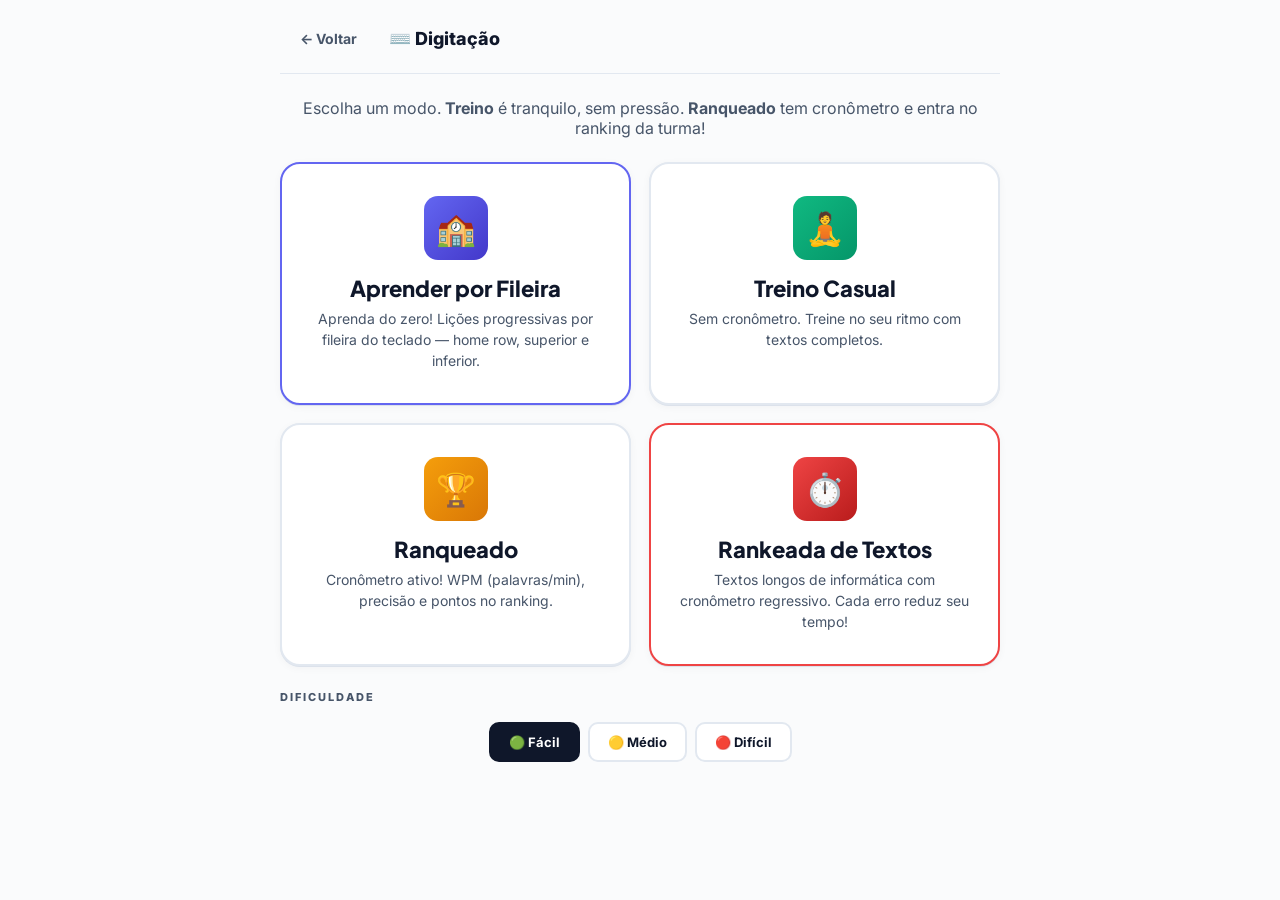
==== games/digitacao/digitacao.html @ ce41b6a3 "Modularize project: extract games to standalone pages - Created games/hacker-runner/ (html, css, js)" ====
<!DOCTYPE html>
<html lang="pt-BR">
<head>
  <meta charset="UTF-8">
  <meta name="viewport" content="width=device-width, initial-scale=1.0">
  <title>Digitação — Professor Lusca</title>
  <link rel="preconnect" href="https://fonts.googleapis.com">
  <link rel="preconnect" href="https://fonts.gstatic.com" crossorigin>
  <link href="https://fonts.googleapis.com/css2?family=Inter:wght@400;600;700;800&family=JetBrains+Mono:wght@400;700&family=Plus+Jakarta+Sans:wght@700;800;900&display=swap" rel="stylesheet">
  <link rel="stylesheet" href="digitacao.css">
</head>
<body>

<!-- ====================== MENU DIGITAÇÃO ====================== -->
<div class="dig-screen" id="screen-digitacao-menu">
  <div class="container-narrow">
    <div class="top-bar">
      <button class="btn ghost" onclick="voltarPlataforma()">← Voltar</button>
      <div class="top-bar-title">⌨️ Digitação</div>
    </div>

    <p style="text-align:center; color:var(--ink-soft); margin-bottom:24px; font-size:16px;">
      Escolha um modo. <strong>Treino</strong> é tranquilo, sem pressão. <strong>Ranqueado</strong> tem cronômetro e entra no ranking da turma!
    </p>

    <div class="dig-modos">
      <div class="dig-modo-card" style="border-color: #6366F1;" onclick="abrirFileiras()">
        <div class="dig-modo-icon" style="background: linear-gradient(135deg, #6366F1, #4338CA);">🏫</div>
        <div class="dig-modo-titulo">Aprender por Fileira</div>
        <div class="dig-modo-desc">Aprenda do zero! Lições progressivas por fileira do teclado — home row, superior e inferior.</div>
      </div>
      <div class="dig-modo-card treino" onclick="iniciarDigitacao('treino')">
        <div class="dig-modo-icon">🧘</div>
        <div class="dig-modo-titulo">Treino Casual</div>
        <div class="dig-modo-desc">Sem cronômetro. Treine no seu ritmo com textos completos.</div>
      </div>
      <div class="dig-modo-card ranqueado" onclick="iniciarDigitacao('ranqueado')">
        <div class="dig-modo-icon">🏆</div>
        <div class="dig-modo-titulo">Ranqueado</div>
        <div class="dig-modo-desc">Cronômetro ativo! WPM (palavras/min), precisão e pontos no ranking.</div>
      </div>
      <div class="dig-modo-card" style="border-color:#EF4444;" onclick="abrirMenuRankeada()">
        <div class="dig-modo-icon" style="background:linear-gradient(135deg,#EF4444,#B91C1C);">⏱️</div>
        <div class="dig-modo-titulo">Rankeada de Textos</div>
        <div class="dig-modo-desc">Textos longos de informática com cronômetro regressivo. Cada erro reduz seu tempo!</div>
      </div>
    </div>

    <div class="section-titulo" style="margin-top:20px;">DIFICULDADE</div>
    <div class="dig-nivel-selector" id="digNivelSelector">
      <button class="dig-nivel-btn active" onclick="setDifDig('facil', this)">🟢 Fácil</button>
      <button class="dig-nivel-btn" onclick="setDifDig('medio', this)">🟡 Médio</button>
      <button class="dig-nivel-btn" onclick="setDifDig('dificil', this)">🔴 Difícil</button>
    </div>

    <div id="digHistorico" style="margin-top:32px;"></div>
  </div>
</div>

<!-- ====================== RANKEADA DE TEXTOS — MENU ====================== -->
<div class="dig-screen" id="screen-digitacao-rankeada-menu">
  <div class="container-narrow">
    <div class="top-bar">
      <button class="btn ghost" onclick="abrirMenuDigitacao()">← Voltar</button>
      <div class="top-bar-title">⏱️ Rankeada de Textos</div>
    </div>
    <div id="rankeadaMenuContent"></div>
  </div>
</div>

<!-- ====================== RANKEADA DE TEXTOS — JOGO ====================== -->
<div class="dig-screen" id="screen-digitacao-rankeada">
  <div class="container">
    <div class="top-bar">
      <button class="btn ghost" onclick="sairRankeada()">← Sair</button>
      <div class="top-bar-title" id="rankeadaTopTitle"></div>
    </div>

    <div style="background:var(--bg-2);border-radius:16px;padding:16px 22px;box-shadow:var(--shadow-sm);border:1px solid var(--line);margin-bottom:14px;">
      <div style="display:grid;grid-template-columns:auto 1fr auto auto;gap:16px;align-items:center;margin-bottom:12px;">
        <div style="text-align:center;">
          <div id="rankeadaTimer" style="font-size:36px;font-weight:900;line-height:1;transition:color 0.3s,transform 0.2s;">3:00</div>
          <div style="font-size:10px;font-weight:800;letter-spacing:1.5px;color:var(--ink-soft);">TEMPO</div>
        </div>
        <div style="font-size:12px;color:var(--ink-soft);text-align:center;">⚠️ Cada erro de digitação reduz o tempo!</div>
        <div class="dig-stat"><div class="dig-stat-val" id="rankeadaWpm">0</div><div class="dig-stat-label">WPM</div></div>
        <div class="dig-stat"><div class="dig-stat-val" id="rankeadaProgresso">0%</div><div class="dig-stat-label">PROGRESSO</div></div>
      </div>
      <div style="display:flex;align-items:center;gap:10px;">
        <span style="font-size:9px;font-weight:800;letter-spacing:1px;color:var(--ink-soft);white-space:nowrap;">TEMPO RESTANTE</span>
        <div style="flex:1;height:10px;background:var(--bg-soft);border-radius:5px;overflow:hidden;">
          <div id="rankeadaTimerBar" style="height:100%;background:linear-gradient(90deg,#EF4444,#FBBF24,#10B981);background-size:300% 100%;background-position:right center;border-radius:5px;transition:width 1s linear;width:100%;"></div>
        </div>
      </div>
    </div>

    <div class="dig-texto-box" id="rankeadaTextoBox" style="border-radius:16px;border:2px solid var(--line);background:var(--bg-2);"></div>
    <div class="teclado-virtual" id="rankeadaTeclado" style="margin-top:14px;"></div>
    <div class="teclado-legenda" id="rankeadaTecladoLegenda" style="display:none;">
      <div class="teclado-legenda-item f1">Mindinho</div>
      <div class="teclado-legenda-item f2">Anelar</div>
      <div class="teclado-legenda-item f3">Médio</div>
      <div class="teclado-legenda-item f4">Indicador</div>
      <div class="teclado-legenda-item f5">Polegar</div>
    </div>
    <div id="rankeadaResultado"></div>
  </div>
</div>

<!-- ====================== FILEIRAS — Trilha de Lições ====================== -->
<div class="dig-screen" id="screen-digitacao-fileiras">
  <div class="container-narrow">
    <div class="top-bar">
      <button class="btn ghost" onclick="abrirMenuDigitacao()">← Voltar</button>
      <div class="top-bar-title">⌨️ Aprenda por Fileira</div>
    </div>

    <div class="fileiras-intro">
      <div class="fileiras-intro-icon">🏫</div>
      <div class="fileiras-intro-text">
        <strong>Aprenda digitação do zero!</strong> Cada fileira do teclado tem lições progressivas.
        Comece pela <strong>Fileira do Meio</strong> (a mais importante!), depois a Superior e a Inferior.
        Complete cada lição para desbloquear a próxima. 🎯
      </div>
    </div>

    <div class="fileiras-trilha" id="fileirasTrilha"></div>
  </div>
</div>

<!-- ====================== LIÇÃO DE DIGITAÇÃO ====================== -->
<div class="dig-screen" id="screen-digitacao-licao">
  <div class="container">
    <div class="top-bar">
      <button class="btn ghost" onclick="voltarParaFileiras()">← Sair da lição</button>
      <div class="top-bar-title" id="licaoTopTitle"></div>
    </div>

    <div id="licaoHeader"></div>
    <div id="licaoInstrucao"></div>

    <div class="dig-stats">
      <div class="dig-stat"><div class="dig-stat-val" id="licaoTempo">0s</div><div class="dig-stat-label">TEMPO</div></div>
      <div class="dig-stat"><div class="dig-stat-val" id="licaoAcertos">0</div><div class="dig-stat-label">ACERTOS</div></div>
      <div class="dig-stat"><div class="dig-stat-val" id="licaoPrecisao">100%</div><div class="dig-stat-label">PRECISÃO</div></div>
      <div class="dig-stat"><div class="dig-stat-val" id="licaoProgresso">0%</div><div class="dig-stat-label">PROGRESSO</div></div>
    </div>

    <div class="dig-texto-box" id="licaoTextoBox"></div>
    <div class="teclado-virtual" id="licaoTeclado"></div>
    <div class="teclado-legenda">
      <div class="teclado-legenda-item f1">Mindinho</div>
      <div class="teclado-legenda-item f2">Anelar</div>
      <div class="teclado-legenda-item f3">Médio</div>
      <div class="teclado-legenda-item f4">Indicador</div>
      <div class="teclado-legenda-item f5">Polegar</div>
    </div>
    <div id="licaoResultado"></div>
  </div>
</div>

<!-- ====================== JOGO DIGITAÇÃO ====================== -->
<div class="dig-screen" id="screen-digitacao">
  <div class="container">
    <div class="top-bar">
      <button class="btn ghost" onclick="sairDigitacao()">← Sair</button>
      <div class="top-bar-title" id="digTopTitle"></div>
    </div>

    <div class="dig-stats">
      <div class="dig-stat"><div class="dig-stat-val" id="digTempo">0s</div><div class="dig-stat-label">TEMPO</div></div>
      <div class="dig-stat"><div class="dig-stat-val" id="digWpm">0</div><div class="dig-stat-label">PALAVRAS/MIN</div></div>
      <div class="dig-stat"><div class="dig-stat-val" id="digPrecisao">100%</div><div class="dig-stat-label">PRECISÃO</div></div>
      <div class="dig-stat"><div class="dig-stat-val" id="digErros">0</div><div class="dig-stat-label">ERROS</div></div>
      <div class="dig-stat"><div class="dig-stat-val" id="digProgresso">0%</div><div class="dig-stat-label">PROGRESSO</div></div>
    </div>

    <div style="background:var(--bg-2);border-radius:10px;padding:10px 16px;margin-bottom:14px;border:1px solid var(--line);box-shadow:var(--shadow-sm);">
      <div style="display:flex;justify-content:space-between;align-items:center;margin-bottom:6px;">
        <span style="font-size:10px;font-weight:800;letter-spacing:1.5px;color:var(--ink-soft);">PROGRESSO DO TEXTO</span>
        <span id="digProgressoPct" style="font-size:10px;font-weight:800;color:var(--green);">0%</span>
      </div>
      <div style="height:8px;background:var(--bg-soft);border-radius:4px;overflow:hidden;">
        <div id="digProgressoBar" style="height:100%;width:0%;background:linear-gradient(90deg,#10B981,#3B82F6);border-radius:4px;transition:width 0.3s ease;"></div>
      </div>
    </div>

    <div class="dig-texto-box" id="digTextoBox" style="height:220px;overflow-y:auto;scroll-behavior:smooth;border-radius:16px;border:2px solid var(--line);"></div>
    <div class="teclado-virtual" id="tecladoVirtual" style="margin-top:16px;padding-top:14px;border-top:1px solid var(--line);"></div>
    <div class="teclado-legenda">
      <div class="teclado-legenda-item f1">Mindinho</div>
      <div class="teclado-legenda-item f2">Anelar</div>
      <div class="teclado-legenda-item f3">Médio</div>
      <div class="teclado-legenda-item f4">Indicador</div>
      <div class="teclado-legenda-item f5">Polegar</div>
    </div>

    <div id="digResultado"></div>
  </div>
</div>

<script src="digitacao.js"></script>
</body>
</html>
---- games/digitacao/digitacao.css ----
/* ── Digitação — standalone page styles ─────────────────────── */
*, *::before, *::after { box-sizing: border-box; margin: 0; padding: 0; }

:root {
  --bg: #FAFBFC;
  --bg-2: #FFFFFF;
  --bg-soft: #F1F5F9;
  --ink: #0F172A;
  --ink-soft: #475569;
  --ink-light: #94A3B8;
  --ink-mute: #CBD5E1;
  --line: #E2E8F0;
  --line-soft: #F1F5F9;
  --shadow-sm: 0 2px 8px rgba(15,23,42,0.04), 0 1px 0 #E2E8F0;
  --shadow: 0 4px 16px rgba(15,23,42,0.06), 0 1px 0 #E2E8F0;
  --shadow-lg: 0 12px 40px -8px rgba(15,23,42,0.12), 0 1px 0 #E2E8F0;
  --shadow-xl: 0 24px 60px -12px rgba(15,23,42,0.18);
  --radius: 20px;
  --radius-sm: 14px;
  --radius-xs: 10px;
  --green: #10B981;
  --green-soft: #D1FAE5;
  --red: #EF4444;
  --red-soft: #FEE2E2;
  --yellow: #F59E0B;
  --yellow-soft: #FEF3C7;
  --blue: #6366F1;
  --blue-soft: #EEF2FF;
}

html, body {
  min-height: 100%;
  font-family: 'Inter', -apple-system, BlinkMacSystemFont, 'Segoe UI', sans-serif;
  font-size: 15px;
  background: var(--bg);
  color: var(--ink);
}

/* ── Screen layout ─────────────────────────────────────────── */
.dig-screen { display: none; min-height: 100vh; padding: 20px 16px 40px; overflow-y: auto; }
.container-narrow { max-width: 720px; margin: 0 auto; }
.container { max-width: 1100px; margin: 0 auto; }

.top-bar {
  display: flex; align-items: center; gap: 12px;
  margin-bottom: 24px; padding-bottom: 16px;
  border-bottom: 1px solid var(--line);
}
.top-bar-title { font-size: 18px; font-weight: 800; flex: 1; }

.btn {
  padding: 8px 18px; border-radius: 10px; border: 2px solid var(--line);
  background: var(--bg-2); font-family: inherit; font-size: 14px;
  font-weight: 700; cursor: pointer; color: var(--ink); transition: all 0.15s;
}
.btn:hover { background: var(--bg-soft); }
.btn.ghost { background: none; border-color: transparent; color: var(--ink-soft); }
.btn.ghost:hover { background: var(--bg-soft); color: var(--ink); }

.section-titulo {
  font-size: 11px; font-weight: 800; letter-spacing: 2px; color: var(--ink-soft);
  margin-bottom: 12px; text-transform: uppercase;
}

/* ── Digitação-specific styles ─────────────────────────────── */
  .dig-modos {
    display: grid; grid-template-columns: repeat(auto-fit, minmax(280px, 1fr));
    gap: 18px; margin-bottom: 24px;
  }
  .dig-modo-card {
    background: var(--bg-2); border-radius: var(--radius); padding: 32px 28px;
    cursor: pointer; transition: all 0.25s ease;
    box-shadow: var(--shadow-sm); text-align: center;
    border: 2px solid var(--line);
  }
  .dig-modo-card:hover { transform: translateY(-4px); box-shadow: var(--shadow-lg); }
  .dig-modo-card.treino:hover { border-color: var(--green); }
  .dig-modo-card.ranqueado:hover { border-color: var(--yellow); }
  .dig-modo-icon {
    width: 64px; height: 64px; border-radius: var(--radius-sm);
    display: flex; align-items: center; justify-content: center;
    margin: 0 auto 14px; font-size: 32px; color: white;
  }
  .dig-modo-card.treino .dig-modo-icon { background: linear-gradient(135deg, #10B981, #059669); }
  .dig-modo-card.ranqueado .dig-modo-icon { background: linear-gradient(135deg, #F59E0B, #D97706); }
  .dig-modo-titulo {
    font-family: 'Plus Jakarta Sans', sans-serif;
    font-size: 22px; font-weight: 800; margin-bottom: 6px;
  }
  .dig-modo-desc { color: var(--ink-soft); font-size: 14px; line-height: 1.5; }

  .dig-nivel-selector {
    display: flex; gap: 8px; margin-top: 18px; justify-content: center; flex-wrap: wrap;
  }
  .dig-nivel-btn {
    padding: 10px 18px; border: 2px solid var(--line); background: var(--bg-2);
    border-radius: 10px; cursor: pointer; font-weight: 700; font-size: 13px;
    font-family: inherit; color: var(--ink);
  }
  .dig-nivel-btn:hover { border-color: var(--ink); }
  .dig-nivel-btn.active { background: var(--ink); color: white; border-color: var(--ink); }

  .dig-stats {
    background: var(--bg-2); border-radius: var(--radius); padding: 16px 20px;
    box-shadow: var(--shadow-sm); display: flex; gap: 20px; justify-content: space-around;
    align-items: center; margin-bottom: 14px; flex-wrap: wrap; border: 1px solid var(--line);
  }
  .dig-stat { text-align: center; }
  .dig-stat-val {
    font-family: 'Plus Jakarta Sans', sans-serif;
    font-size: 26px; font-weight: 900; line-height: 1;
  }
  .dig-stat-label { font-size: 10px; font-weight: 800; letter-spacing: 1.5px; color: var(--ink-soft); margin-top: 4px; }

  .dig-texto-box {
    background: var(--bg-2); border-radius: var(--radius); padding: 28px;
    box-shadow: var(--shadow-sm); margin-bottom: 14px;
    font-family: 'JetBrains Mono', 'Courier New', monospace; font-size: 20px; line-height: 1.9;
    letter-spacing: 0.3px; min-height: 160px; border: 1px solid var(--line);
    word-break: break-word; overflow-wrap: break-word; white-space: normal;
    position: relative;
  }
  #rankeadaTextoBox {
    height: 300px; overflow-y: auto; overflow-x: hidden;
    font-size: 17px; line-height: 2.1; scroll-behavior: smooth;
  }
  .dig-char { color: var(--ink-light); transition: background 0.08s, color 0.08s; border-radius: 3px; }
  .dig-char.done { color: #065F46; background: #D1FAE5; }
  .dig-char.wrong { color: white; background: var(--red); }
  .dig-char.current {
    background: var(--ink); color: white;
    animation: piscar 0.9s infinite;
  }
  @keyframes piscar {
    0%, 49% { background: var(--ink); color: white; }
    50%, 100% { background: rgba(99,102,241,0.18); color: var(--ink); }
  }
  @keyframes guia-pulse {
    0%, 100% { r: 12; opacity: 0.4; }
    50% { r: 16; opacity: 0.15; }
  }

  /* Teclado virtual */
  .teclado-virtual {
    background: var(--bg-2); border-radius: var(--radius); padding: 16px;
    box-shadow: var(--shadow-sm); display: flex; flex-direction: column;
    gap: 6px; align-items: center; user-select: none; border: 1px solid var(--line);
  }
  .teclado-linha { display: flex; gap: 5px; }
  .tecla {
    min-width: 42px; height: 42px; border-radius: 8px;
    background: var(--bg-soft); border: 1px solid var(--line);
    display: flex; align-items: center; justify-content: center;
    font-size: 13px; font-weight: 700; color: var(--ink-soft);
    transition: all 0.1s ease; padding: 0 8px;
  }
  .tecla.wide-1\.5 { min-width: 60px; }
  .tecla.wide-2 { min-width: 76px; }
  .tecla.wide-3 { min-width: 280px; }
  /* Cores por dedo */
  .tecla[data-finger="1"] { background: #FEE2E2; border-color: #FECACA; color: #991B1B; }
  .tecla[data-finger="2"] { background: #FEF3C7; border-color: #FDE68A; color: #92400E; }
  .tecla[data-finger="3"] { background: #D1FAE5; border-color: #A7F3D0; color: #065F46; }
  .tecla[data-finger="4"] { background: #DBEAFE; border-color: #BFDBFE; color: #1E40AF; }
  .tecla[data-finger="5"] { background: #EDE9FE; border-color: #DDD6FE; color: #5B21B6; }
  .tecla.next {
    background: linear-gradient(135deg, #FBBF24, #F59E0B) !important;
    border-color: #D97706 !important; color: white !important;
    transform: scale(1.12); box-shadow: 0 8px 20px -4px rgba(245,158,11,0.7);
    animation: pulseKey 0.7s ease-in-out infinite alternate;
  }
  @keyframes pulseKey {
    from { box-shadow: 0 8px 20px -4px rgba(245,158,11,0.5); }
    to   { box-shadow: 0 8px 28px -2px rgba(245,158,11,0.9); }
  }
  .tecla.pressed {
    background: var(--ink) !important; border-color: var(--ink) !important; color: white !important;
    transform: scale(0.88);
  }
  /* legenda dos dedos */
  .teclado-legenda {
    display: flex; gap: 10px; flex-wrap: wrap; justify-content: center;
    margin-top: 10px; font-size: 11px; font-weight: 700;
  }
  .teclado-legenda-item {
    display: flex; align-items: center; gap: 5px; padding: 3px 10px;
    border-radius: 20px; border: 1px solid;
  }
  .teclado-legenda-item.f1 { background:#FEE2E2;border-color:#FECACA;color:#991B1B; }
  .teclado-legenda-item.f2 { background:#FEF3C7;border-color:#FDE68A;color:#92400E; }
  .teclado-legenda-item.f3 { background:#D1FAE5;border-color:#A7F3D0;color:#065F46; }
  .teclado-legenda-item.f4 { background:#DBEAFE;border-color:#BFDBFE;color:#1E40AF; }
  .teclado-legenda-item.f5 { background:#EDE9FE;border-color:#DDD6FE;color:#5B21B6; }

  .dig-completo {
    background: linear-gradient(135deg, var(--green), #047857); color: white;
    border-radius: var(--radius); padding: 36px; text-align: center;
    box-shadow: var(--shadow-xl); margin-top: 14px;
  }

  .dig-ranking-table {
    background: var(--bg-2); border-radius: var(--radius); padding: 20px;
    box-shadow: var(--shadow-sm); margin-top: 14px; border: 1px solid var(--line);
  }
  .dig-ranking-table table { width: 100%; border-collapse: collapse; }
  .dig-ranking-table th, .dig-ranking-table td {
    padding: 10px 12px; text-align: left; border-bottom: 1px solid var(--line);
    font-size: 14px;
  }
  .dig-ranking-table th {
    font-size: 11px; font-weight: 800; letter-spacing: 1.5px; color: var(--ink-soft);
  }
  .dig-ranking-table tr.me { background: var(--yellow-soft); font-weight: 700; }

  /* ============================
     FILEIRAS — Lições por fileira
     ============================ */
  .fileiras-intro {
    background: var(--bg-2); border-radius: var(--radius); padding: 28px 32px;
    box-shadow: var(--shadow-sm); border: 1px solid var(--line); margin-bottom: 24px;
    display: flex; gap: 20px; align-items: center;
  }
  .fileiras-intro-icon {
    font-size: 48px; flex-shrink: 0;
  }
  .fileiras-intro-text { font-size: 15px; color: var(--ink-soft); line-height: 1.6; }
  .fileiras-intro-text strong { color: var(--ink); }

  .fileiras-trilha {
    display: flex; flex-direction: column; gap: 32px;
  }
  .fileira-secao {
    background: var(--bg-2); border-radius: var(--radius); overflow: hidden;
    box-shadow: var(--shadow-sm); border: 1px solid var(--line);
  }
  .fileira-header {
    padding: 20px 28px; display: flex; align-items: center; gap: 16px;
  }
  .fileira-header.meio  { background: linear-gradient(135deg, #6366F1 0%, #4338CA 100%); }
  .fileira-header.superior { background: linear-gradient(135deg, #F97316 0%, #EA580C 100%); }
  .fileira-header.inferior { background: linear-gradient(135deg, #10B981 0%, #059669 100%); }
  .fileira-header.numeros  { background: linear-gradient(135deg, #8B5CF6 0%, #6D28D9 100%); }
  .fileira-header-icon {
    width: 52px; height: 52px; background: rgba(255,255,255,0.2);
    border-radius: var(--radius-sm); display: flex; align-items: center;
    justify-content: center; font-size: 28px; flex-shrink: 0;
  }
  .fileira-header-info { color: white; }
  .fileira-header-tag {
    font-size: 10px; font-weight: 800; letter-spacing: 2px; opacity: 0.8; margin-bottom: 2px;
  }
  .fileira-header-nome {
    font-family: 'Plus Jakarta Sans', sans-serif;
    font-size: 22px; font-weight: 800;
  }
  .fileira-header-teclas {
    font-family: 'JetBrains Mono', monospace;
    font-size: 14px; opacity: 0.85; margin-top: 2px; letter-spacing: 2px;
  }
  .fileira-header-prog {
    margin-left: auto; text-align: right; color: white;
  }
  .fileira-header-prog-val {
    font-family: 'Plus Jakarta Sans', sans-serif;
    font-size: 26px; font-weight: 900; line-height: 1;
  }
  .fileira-header-prog-label {
    font-size: 10px; font-weight: 700; opacity: 0.8; letter-spacing: 1.5px;
  }

  .licoes-grid {
    display: grid; grid-template-columns: repeat(auto-fill, minmax(130px, 1fr));
    gap: 12px; padding: 20px;
  }
  .licao-card {
    border-radius: var(--radius-sm); padding: 16px 12px; text-align: center;
    cursor: pointer; transition: all 0.2s ease; position: relative;
    border: 2px solid var(--line); background: var(--bg-soft);
  }
  .licao-card:hover:not(.locked) { transform: translateY(-3px); box-shadow: var(--shadow); }
  .licao-card.locked { opacity: 0.45; cursor: not-allowed; }
  .licao-card.done { border-color: var(--green); background: var(--green-soft); }
  .licao-card.current { border-color: var(--blue); background: var(--blue-soft);
    box-shadow: 0 0 0 3px rgba(99,102,241,0.2); }
  .licao-num {
    font-family: 'Plus Jakarta Sans', sans-serif;
    font-size: 22px; font-weight: 900; margin-bottom: 4px;
    color: var(--ink-soft);
  }
  .licao-card.done .licao-num { color: var(--green); }
  .licao-card.current .licao-num { color: var(--blue); }
  .licao-tipo {
    font-size: 10px; font-weight: 800; letter-spacing: 1.5px; color: var(--ink-soft);
    margin-bottom: 6px;
  }
  .licao-teclas {
    font-family: 'JetBrains Mono', monospace;
    font-size: 16px; font-weight: 700; color: var(--ink);
  }
  .licao-stars {
    margin-top: 6px; font-size: 13px;
  }
  .licao-card .lock-icon {
    position: absolute; top: 8px; right: 8px; font-size: 12px;
  }

  /* Teclado com destaque de fileira */
  .tecla.row-meio { background: rgba(99,102,241,0.15); border-color: rgba(99,102,241,0.4); color: #4338CA; }
  .tecla.row-superior { background: rgba(249,115,22,0.15); border-color: rgba(249,115,22,0.4); color: #EA580C; }
  .tecla.row-inferior { background: rgba(16,185,129,0.15); border-color: rgba(16,185,129,0.4); color: #059669; }
  .tecla.row-numeros { background: rgba(139,92,246,0.15); border-color: rgba(139,92,246,0.4); color: #6D28D9; }
  .tecla.lesson-key {
    background: linear-gradient(135deg, #6366F1, #4338CA) !important;
    border-color: #4338CA !important; color: white !important;
    font-weight: 900 !important; transform: scale(1.08);
    box-shadow: 0 4px 12px -2px rgba(99,102,241,0.5) !important;
  }
  .tecla.lesson-key.row-superior {
    background: linear-gradient(135deg, #F97316, #EA580C) !important;
    border-color: #EA580C !important; box-shadow: 0 4px 12px -2px rgba(249,115,22,0.5) !important;
  }
  .tecla.lesson-key.row-inferior {
    background: linear-gradient(135deg, #10B981, #059669) !important;
    border-color: #059669 !important; box-shadow: 0 4px 12px -2px rgba(16,185,129,0.5) !important;
  }

  .licao-instrucao {
    background: var(--blue-soft); border: 2px solid rgba(99,102,241,0.3);
    border-radius: var(--radius-sm); padding: 16px 20px; margin-bottom: 14px;
    display: flex; gap: 12px; align-items: flex-start;
  }
  .licao-instrucao.meio { background: rgba(99,102,241,0.08); border-color: rgba(99,102,241,0.3); }
  .licao-instrucao.superior { background: rgba(249,115,22,0.08); border-color: rgba(249,115,22,0.3); }
  .licao-instrucao.inferior { background: rgba(16,185,129,0.08); border-color: rgba(16,185,129,0.3); }
  .licao-instrucao-icon { font-size: 28px; flex-shrink: 0; margin-top: 2px; }
  .licao-instrucao-text { font-size: 15px; line-height: 1.6; }
  .licao-instrucao-text strong { font-weight: 800; }
  .licao-keys-destaque {
    display: flex; gap: 8px; flex-wrap: wrap; margin: 10px 0;
  }
  .licao-key-chip {
    background: var(--ink); color: white;
    font-family: 'JetBrains Mono', monospace;
    font-size: 18px; font-weight: 700;
    padding: 6px 14px; border-radius: 8px;
    box-shadow: 0 3px 0 rgba(0,0,0,0.3);
  }
  .licao-key-chip.meio { background: #6366F1; }
  .licao-key-chip.superior { background: #F97316; }
  .licao-key-chip.inferior { background: #10B981; }

  .dig-licao-header {
    background: linear-gradient(135deg, #6366F1 0%, #4338CA 100%);
    color: white; border-radius: var(--radius); padding: 20px 28px;
    margin-bottom: 16px; display: flex; align-items: center; gap: 16px;
  }
  .dig-licao-header.superior { background: linear-gradient(135deg, #F97316 0%, #EA580C 100%); }
  .dig-licao-header.inferior { background: linear-gradient(135deg, #10B981 0%, #059669 100%); }
  .dig-licao-header-num {
    width: 56px; height: 56px; background: rgba(255,255,255,0.2);
    border-radius: var(--radius-sm); display: flex; align-items: center;
    justify-content: center; font-family: 'Plus Jakarta Sans', sans-serif;
    font-size: 26px; font-weight: 900; flex-shrink: 0;
  }
  .dig-licao-header-info { flex: 1; }
  .dig-licao-header-titulo {
    font-family: 'Plus Jakarta Sans', sans-serif;
    font-size: 20px; font-weight: 800;
  }
  .dig-licao-header-sub { font-size: 13px; opacity: 0.8; margin-top: 2px; }
  .dig-licao-estrelas {
    font-size: 22px; letter-spacing: 2px;
  }

  @media (max-width: 720px) {
    .home-hero { grid-template-columns: 1fr; padding: 32px 24px; }
    .home-title { font-size: 36px; }
    .home-illustration { min-height: 180px; }
    .dash-header { grid-template-columns: 1fr; text-align: center; }
    .dash-header > * { margin: 0 auto !important; }
    .paint-layout { grid-template-columns: 1fr; }
    .quiz-q-text { font-size: 20px; }
    .aula-pagina { padding: 28px 20px; }
    .aula-hero-emoji { font-size: 70px; }
  }
  @media (max-width: 600px) {
    .tecla { min-width: 28px; height: 32px; font-size: 11px; padding: 0 4px; }
    .tecla.wide-1\.5 { min-width: 42px; }
    .tecla.wide-2 { min-width: 56px; }
    .tecla.wide-3 { min-width: 160px; }
    .dig-texto-box { font-size: 16px; padding: 20px; }
    .memoria-grid { grid-template-columns: repeat(3, 1fr); }
    .caca-grid { grid-template-columns: repeat(2, 1fr); }
  }
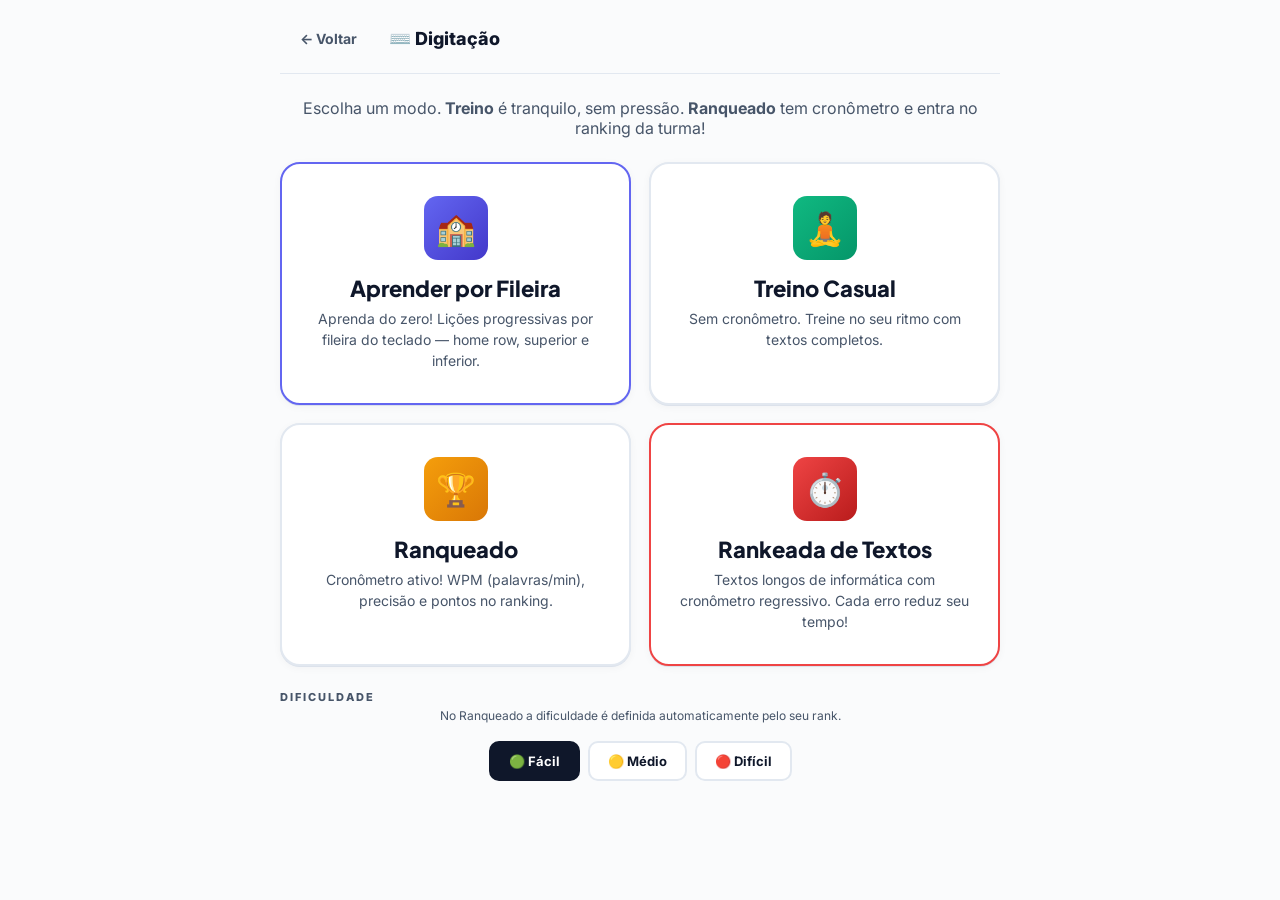
==== commit ef55336c: "feat(digitacao): sistema MMR oculto + rank visivel tipo LoL - MMR oculto usando formula Elo: K*(resu" ====
--- a/games/digitacao/digitacao.html
+++ b/games/digitacao/digitacao.html
@@ -46,7 +46,12 @@
       </div>
     </div>
 
-    <div class="section-titulo" style="margin-top:20px;">DIFICULDADE</div>
+    <div id="digRankBadge" style="display:none;margin-bottom:8px;"></div>
+
+    <div class="section-titulo" style="margin-top:4px;">DIFICULDADE</div>
+    <p style="font-size:12px;color:var(--ink-soft);text-align:center;margin:-8px 0 8px;">
+      No Ranqueado a dificuldade é definida automaticamente pelo seu rank.
+    </p>
     <div class="dig-nivel-selector" id="digNivelSelector">
       <button class="dig-nivel-btn active" onclick="setDifDig('facil', this)">🟢 Fácil</button>
       <button class="dig-nivel-btn" onclick="setDifDig('medio', this)">🟡 Médio</button>
